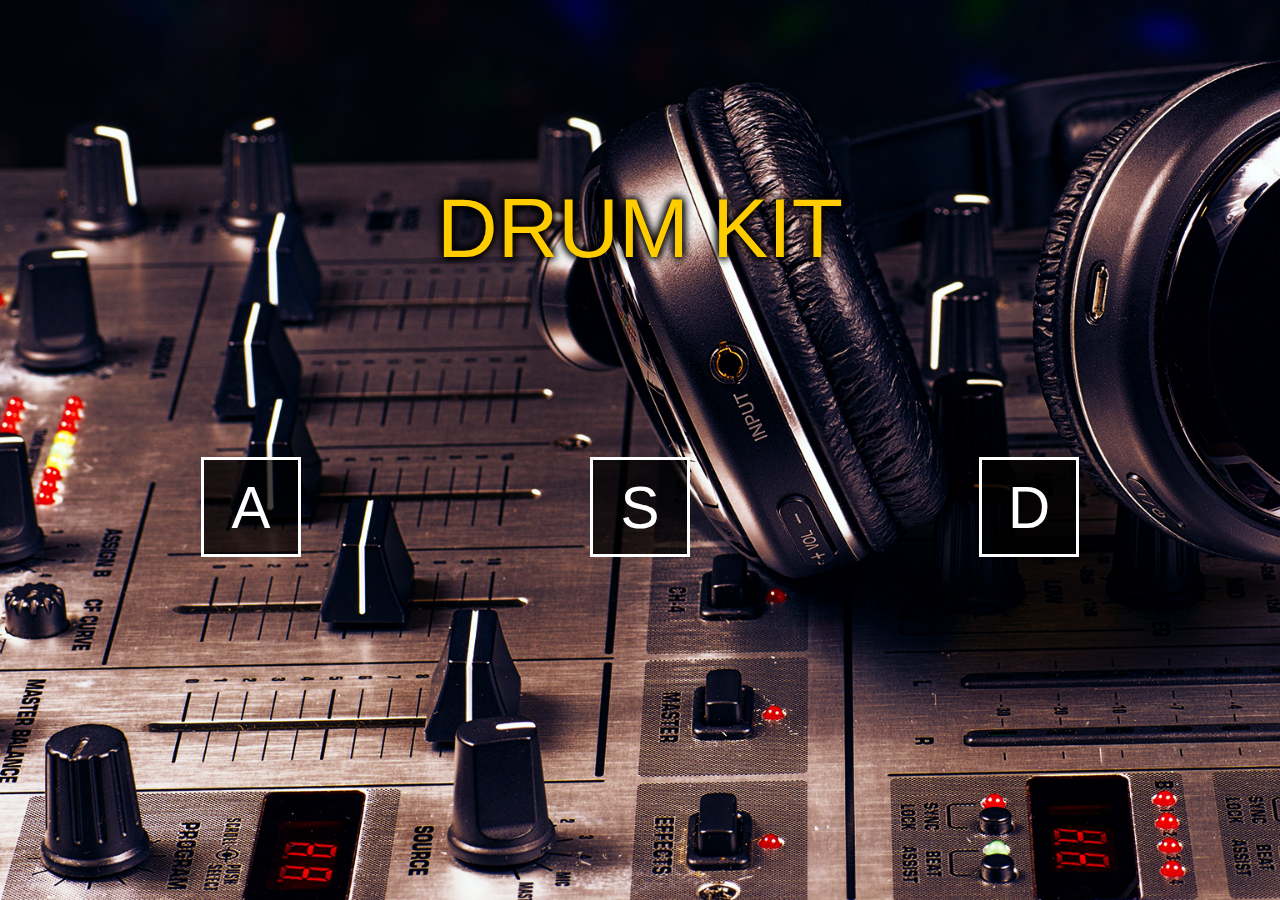
==== 04-drumkit/index.html @ 9993b38a "add projeto drum-kit" ====
<!DOCTYPE html>
<html lang="pt-br">
<head>
  <meta charset="UTF-8">
  <meta http-equiv="X-UA-Compatible" content="IE=edge">
  <meta name="viewport" content="width=device-width, initial-scale=1.0">
  <title>DRUM KIT</title>

  <link rel="stylesheet" href="style.css">
</head>
<body>
  <main>
    <div class="title">DRUM KIT</div>
    <div class="container" id="container"> 
      <div class="key">A</div>
      <div class="key">S</div>
      <div class="key">D</div>
    </div>
    <script src="./index.js"></script>
  </main>
</body>
</html>
---- 04-drumkit/style.css ----
* {
  margin: 0;
  padding: 0;
  box-sizing: border-box;
}

body {
  background-image: url(./img/back.jpg);
  background-size: cover;
  width: 100vw;
  height: 100vh;
  font-family: 'Open Sans', sans-serif;
}

main {
  display: flex;
  flex-direction: column;
}

.title {
  color: #ffcc00;
  margin: 20vh auto;
  font-size: calc(5vw + 20px);
  text-shadow: 0 0 10px black, 
               0 0 10px black,
               0 0 10px black;
}

.container {
  /* background-color: white; */
  width: 90vw;
  height: 100px;
  margin: 0 auto;
  display: flex;
  flex-wrap: wrap;
  gap: 15px;
  align-items: center;
  justify-content: space-around;
}

.key {
  display: flex;
  width: 100px;
  height: 100px;
  align-items: center;
  justify-content: center;
  background-color: #000000BB;
  color: #fff;
  font-size: calc(3vw + 20px);
  border: 3px solid white;
  user-select: none;
  cursor: pointer;
}
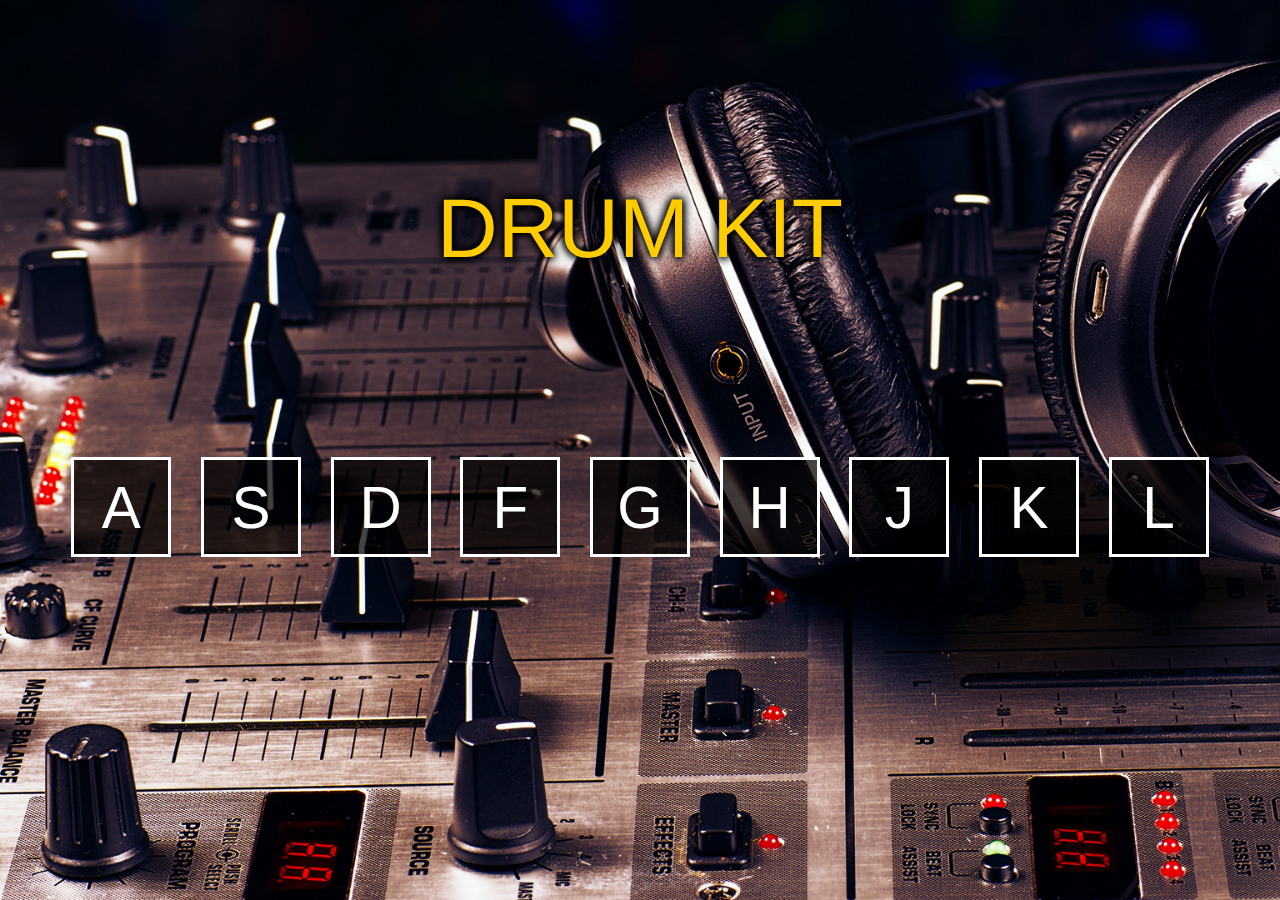
==== commit c3fe0cf2: "add projeto Countdown" ====
--- a/04-drumkit/index.html
+++ b/04-drumkit/index.html
@@ -2,19 +2,15 @@
 <html lang="pt-br">
 <head>
   <meta charset="UTF-8">
-  <meta http-equiv="X-UA-Compatible" content="IE=edge">
   <meta name="viewport" content="width=device-width, initial-scale=1.0">
+  <link rel="stylesheet" href="style.css">
   <title>DRUM KIT</title>
-
-  <link rel="stylesheet" href="style.css">
 </head>
 <body>
   <main>
-    <div class="title">DRUM KIT</div>
-    <div class="container" id="container"> 
-      <div class="key">A</div>
-      <div class="key">S</div>
-      <div class="key">D</div>
+    <diV class="title">DRUM KIT</div> 
+    <div class="container" id="container">
+      
     </div>
     <script src="./index.js"></script>
   </main>
